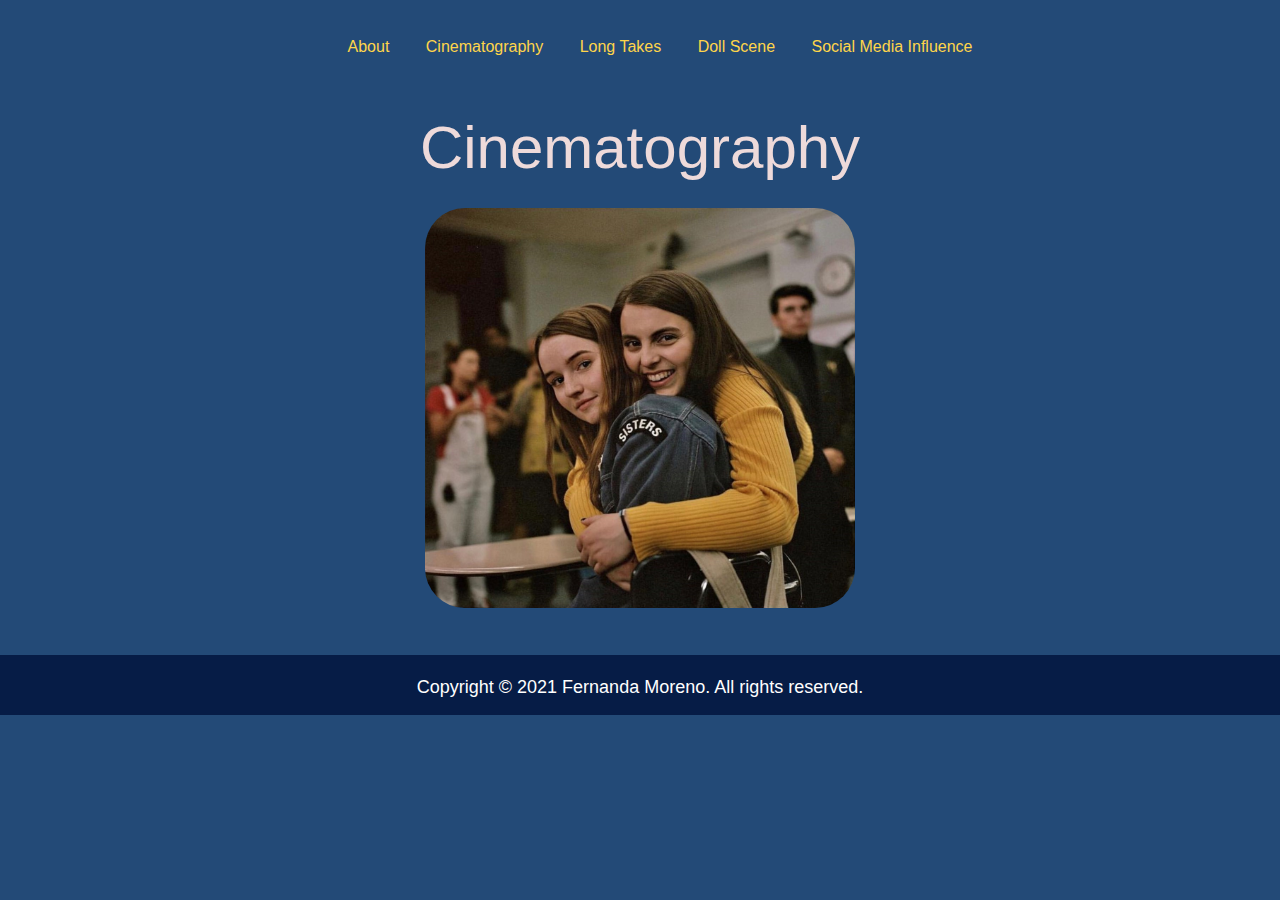
==== cine.html @ cfdec012 "first commit" ====
<!DOCTYPE html>
<html lang="en">

<head>
    <title>Booksmart</title>
    <link rel="stylesheet" href="https://cdnjs.cloudflare.com/ajax/libs/twitter-bootstrap/3.3.7/css/bootstrap.min.css">
    <link rel="stylesheet" type="text/css" href="style.css">
    <link rel="shortcut icon" type="image/x-icon" href="images/favicon.png">
    <meta charset="UTF-8">
    <meta name="keywords" content="Booksmart, Film Analysis">
    <meta name="viewport" content="width=device-width, initial-scale=1">
    <meta name="description" content="An Analysis of Booksmart">
    <meta property="og:title" content="Booksmart">
    <meta property="og:description" content="An Analysis of Booksmart">
    <meta property="og:image" content="images/favicon.png">
    <meta name="twitter:title" content="Booksmart">
    <meta name="twitter:description" content="An Analysis of Booksmart">
    <meta name="twitter:image" content="images/favicon.png">
    <meta name="twitter:card" content="summary_large_image">

    <script src="https://cdnjs.cloudflare.com/ajax/libs/jquery/2.1.3/jquery.min.js"></script>
    <script src="https://cdnjs.cloudflare.com/ajax/libs/twitter-bootstrap/3.3.7/js/bootstrap.min.js"></script>
</head>

<body>
    <!-- Navigation -->
    <nav class="navbar navbar-inverse navbar-static-top" role="navigation">
        <div class="container">
            <div class="navbar-header">
                <button type="button" class="navbar-toggle collapsed" data-toggle="collapse"
                    data-target="#bs-example-navbar-collapse-1">
                    <span class="sr-only">Toggle navigation</span>
                    <span class="icon-bar"></span>
                    <span class="icon-bar"></span>
                    <span class="icon-bar"></span>
                </button>
            </div>

            <div class="collapse navbar-collapse" id="bs-example-navbar-collapse-1">

                <div class="nav" id="navbar">
                    <ul>
                        <li>
                            <a href="index.html" class="nav-link">About</a>
                        </li>
                        <li>
                            <a href="cine.html" class="nav-link">Cinematography</a>
                        </li>
                        <li>
                            <a href="long-takes.html" class="nav-link">Long Takes</a>
                        </li>
                        <li>
                            <a href="doll.html" class="nav-link">Doll Scene</a>
                        </li>
                        <li>
                            <a href="social-media.html" class="nav-link">Social Media Influence</a>
                        </li>
                    </ul>
                </div>
            </div>
        </div>
    </nav>

    <h1>Cinematography</h1>
    <img src="images/booksmart.jpg" alt="Her movie poster" class="main-pic" hspace="30" width="500" height="500">
    <h2></h2>
    <p> </p>
    </br>
    <p class="container-fluid footer">Copyright © 2021 Fernanda Moreno. All rights reserved.</p>

</body>

</html>
---- style.css ----
body {
    background-color: rgb(35, 74, 119);
    text-align: center;
    color: rgb(231, 225, 212);
}

.nav-link {
    color: rgb(255, 213, 74);
    text-decoration: none;
}

.nav-link:hover {
    color: white;
    text-decoration: none;
}

.navbar, .navbar-inverse {
	border-radius: 0;
	border: none;
	margin-bottom: 0;
    min-height: 80px;
    background-color: transparent;
}

@media only screen and (max-width: 767px){
  .navbar, .navbar-inverse {
    background-color: transparent;
  }
}

.nav li {
	display: inline;
}

.navbar-inverse .navbar-nav > li > a {
	color: #ffffff;
	/* font-family: Lato; */
	font-size: 1.7vh;
	font-weight: 300;
}

.navbar-inverse .navbar-nav li a:hover {
	background-color: #444444;
	transition: 0.7s all linear;
    height: 100%;
    text-decoration: none;
}

#navbar > ul {
    display: block;
    margin: 4vh auto;
    /* padding-bottom: 3vh; */
    list-style: none;
    /* width: 100%; */
    text-align: center;
    /* position: absolute; */
    font-size: 16px;
    text-decoration: none;
    float: center;
}

@media only screen and (min-width: 1600px){
  #navbar > ul {
      float: center;
      width: 100%;
  }
}

@media only screen and (max-width: 1024px){
  #navbar > ul {
      padding-bottom: 3vh;
  }
}

@media only screen and (max-width: 767px){
  #navbar > ul {
    display: flex;
    flex-direction: column;
    margin-bottom: 2vh;
    line-height: 5vh;
    font-size: 2.2vh;
    padding: 0;
  }
}

#navbar > ul > li {
    margin: 0 1em;
}

h1 {
    text-align: center;
    font-size: 60px;
    color: rgb(238, 218, 218);
}

h2 {
  text-align: center;
  font-size: 45px;
  /* color: rgb(211, 198, 188); */
  color: rgb(172, 129, 98);

}

p {
  /* margin: 1em 4em; */
  text-align: left;
  font-size: 18px;
}

.main-pic {
    display: flex;
    justify-content: center;
    align-content: center;
    width: 430px;
    height: 400px;
    border-radius: 40px;
    margin: 3vh auto;
}

.supporting-pic {
  display: flex;
  justify-content: center;
  align-content: center;
  width: 400px;
  height: 300px;
  margin: 3vh auto;
}

@media only screen and (max-width: 60em) {
    .main-pic {
      width: 300px !important;
      height: 300px !important;
      margin: auto;
      padding: 1em;
    }

    .supporting-pic {
      width: 300px !important;
      height: 250px !important;
      margin: auto;
      padding: 1em;
    }

    .footer {
        font-size: 13px;
    }

}

#project-description > p {
  margin-right: 1em;
  margin-left: 1em;
  text-align: left;
  font-size: 15px;
  line-height: 180%;
  max-width: 100%;
}

#project-description {
  margin-top: 1.2em;
}

@media only screen and (max-width: 60em) {
  .container {
    margin-left: 10px;
    margin-right: 10px;
  }
  #project-description p {
    font-size: 15px;
    margin: auto;
    margin-left: 10px;
    margin-right: 10px;
    margin-bottom: 20px;
    float: right;
    margin-top: 30px;
    text-align: left;
    max-width: 100%;
  }

  #project-description img {
    max-width: 100%;
  }

  #project-description > img {
    max-width: 100%;
    margin: 0;
  }

  .video {
    width: 20em;
  }
}

.footer {
    position: relative;
    left: 0;
    bottom: 0;
    width: 100%;
    height: 60px;
    background-color: rgb(6, 28, 70);
    color: white;
    text-align: center;
    padding: 20px;
 }
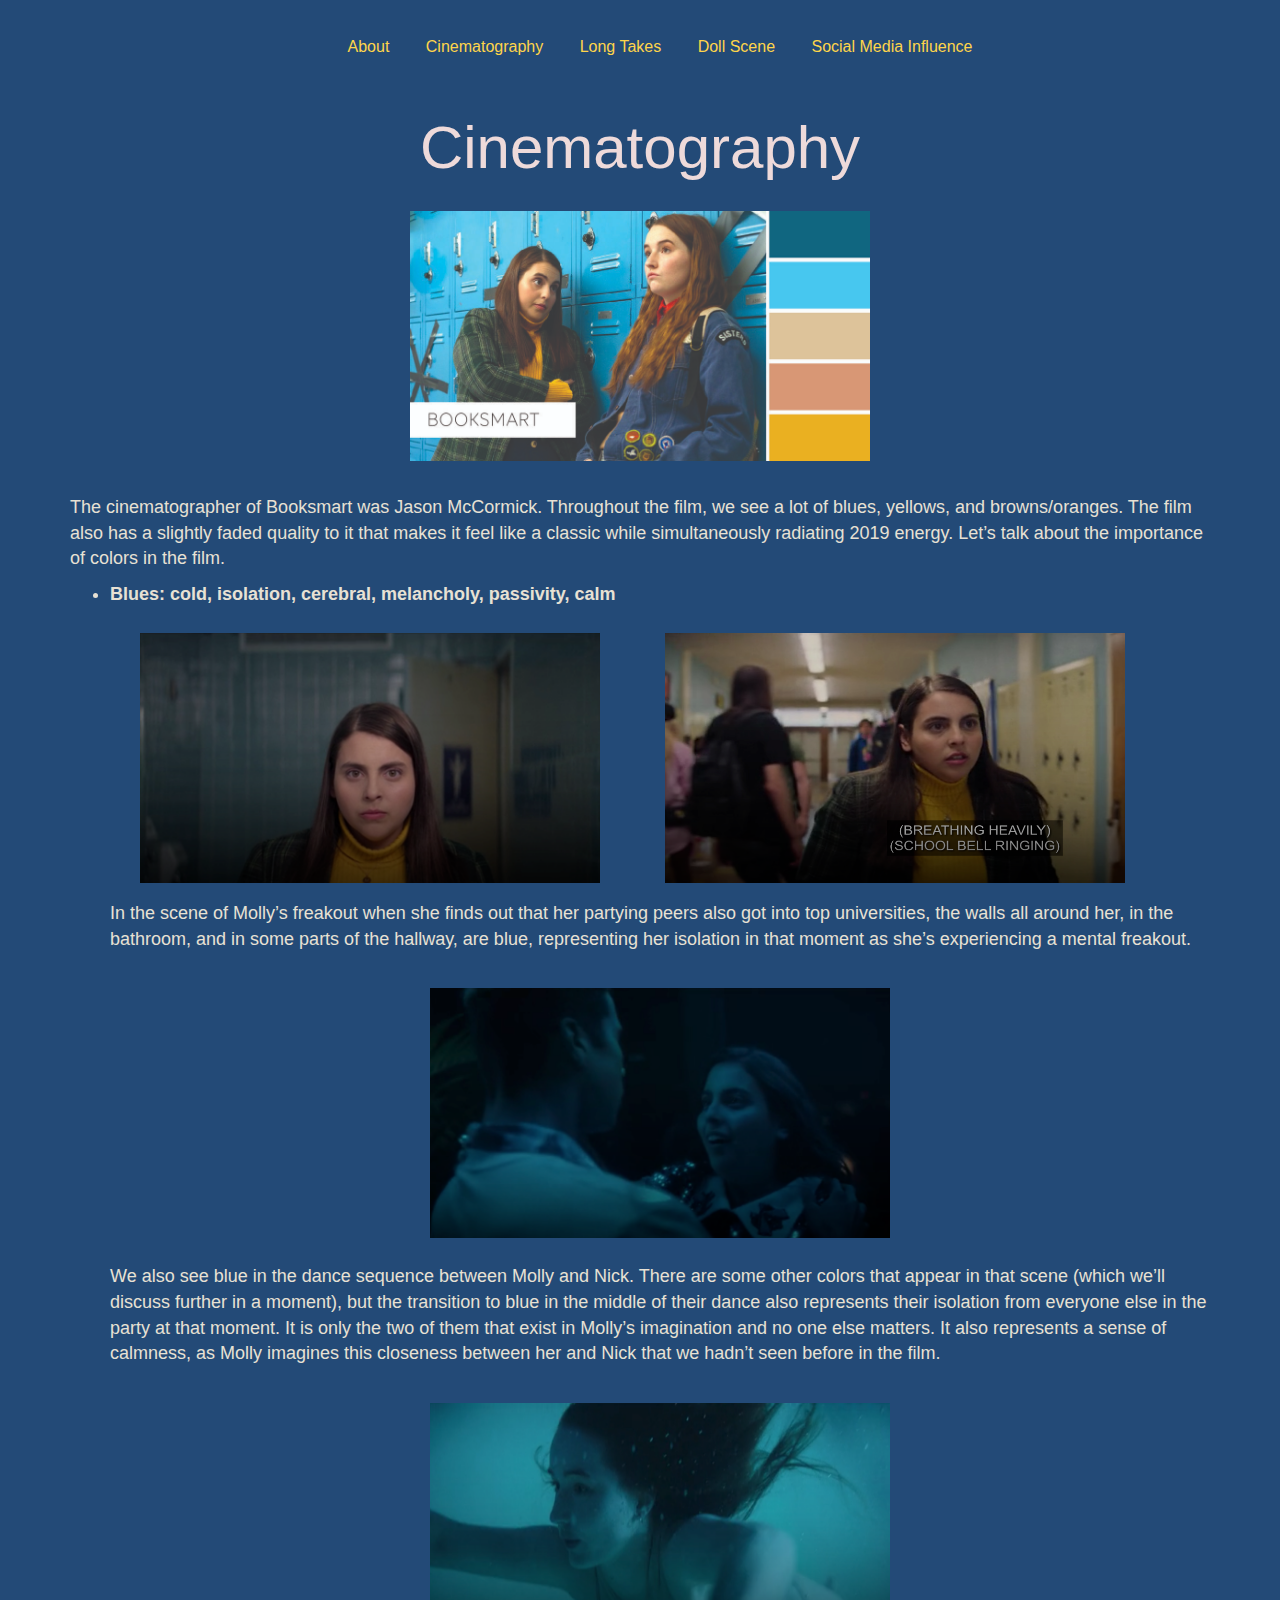
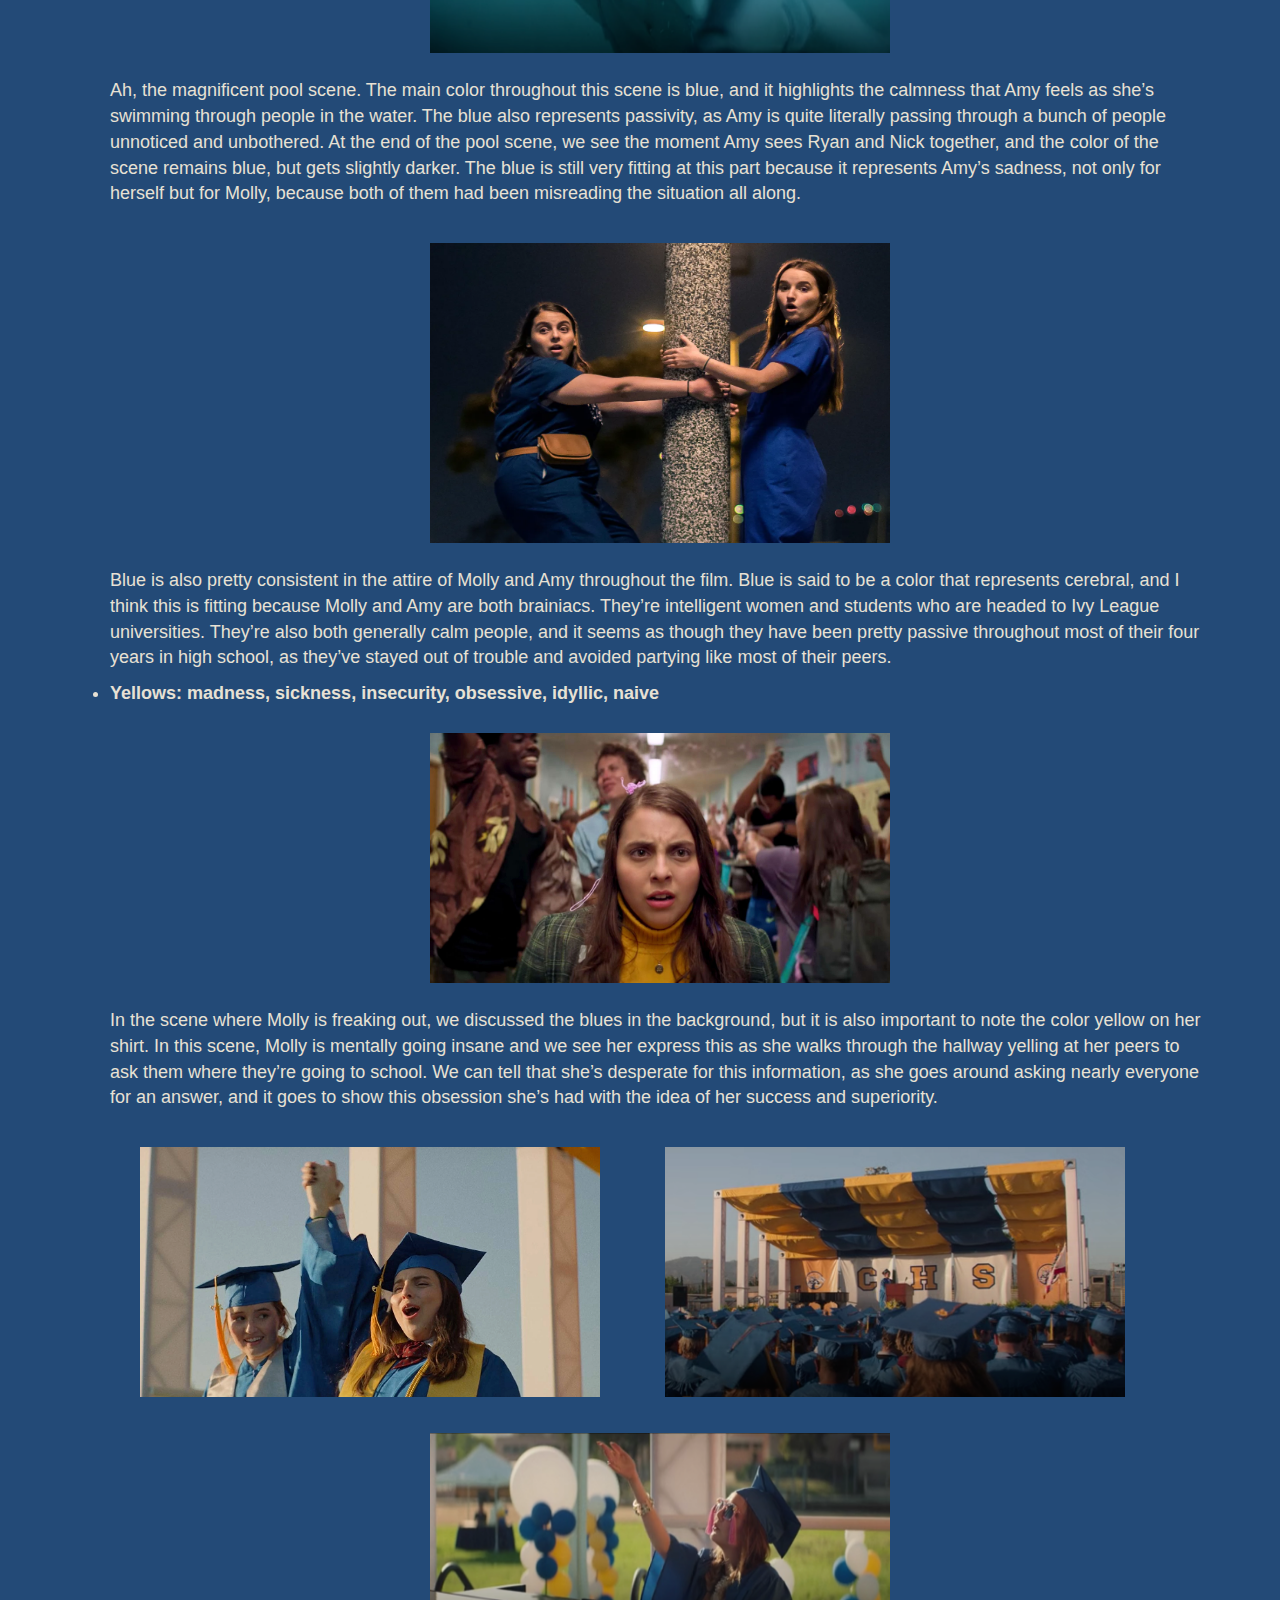
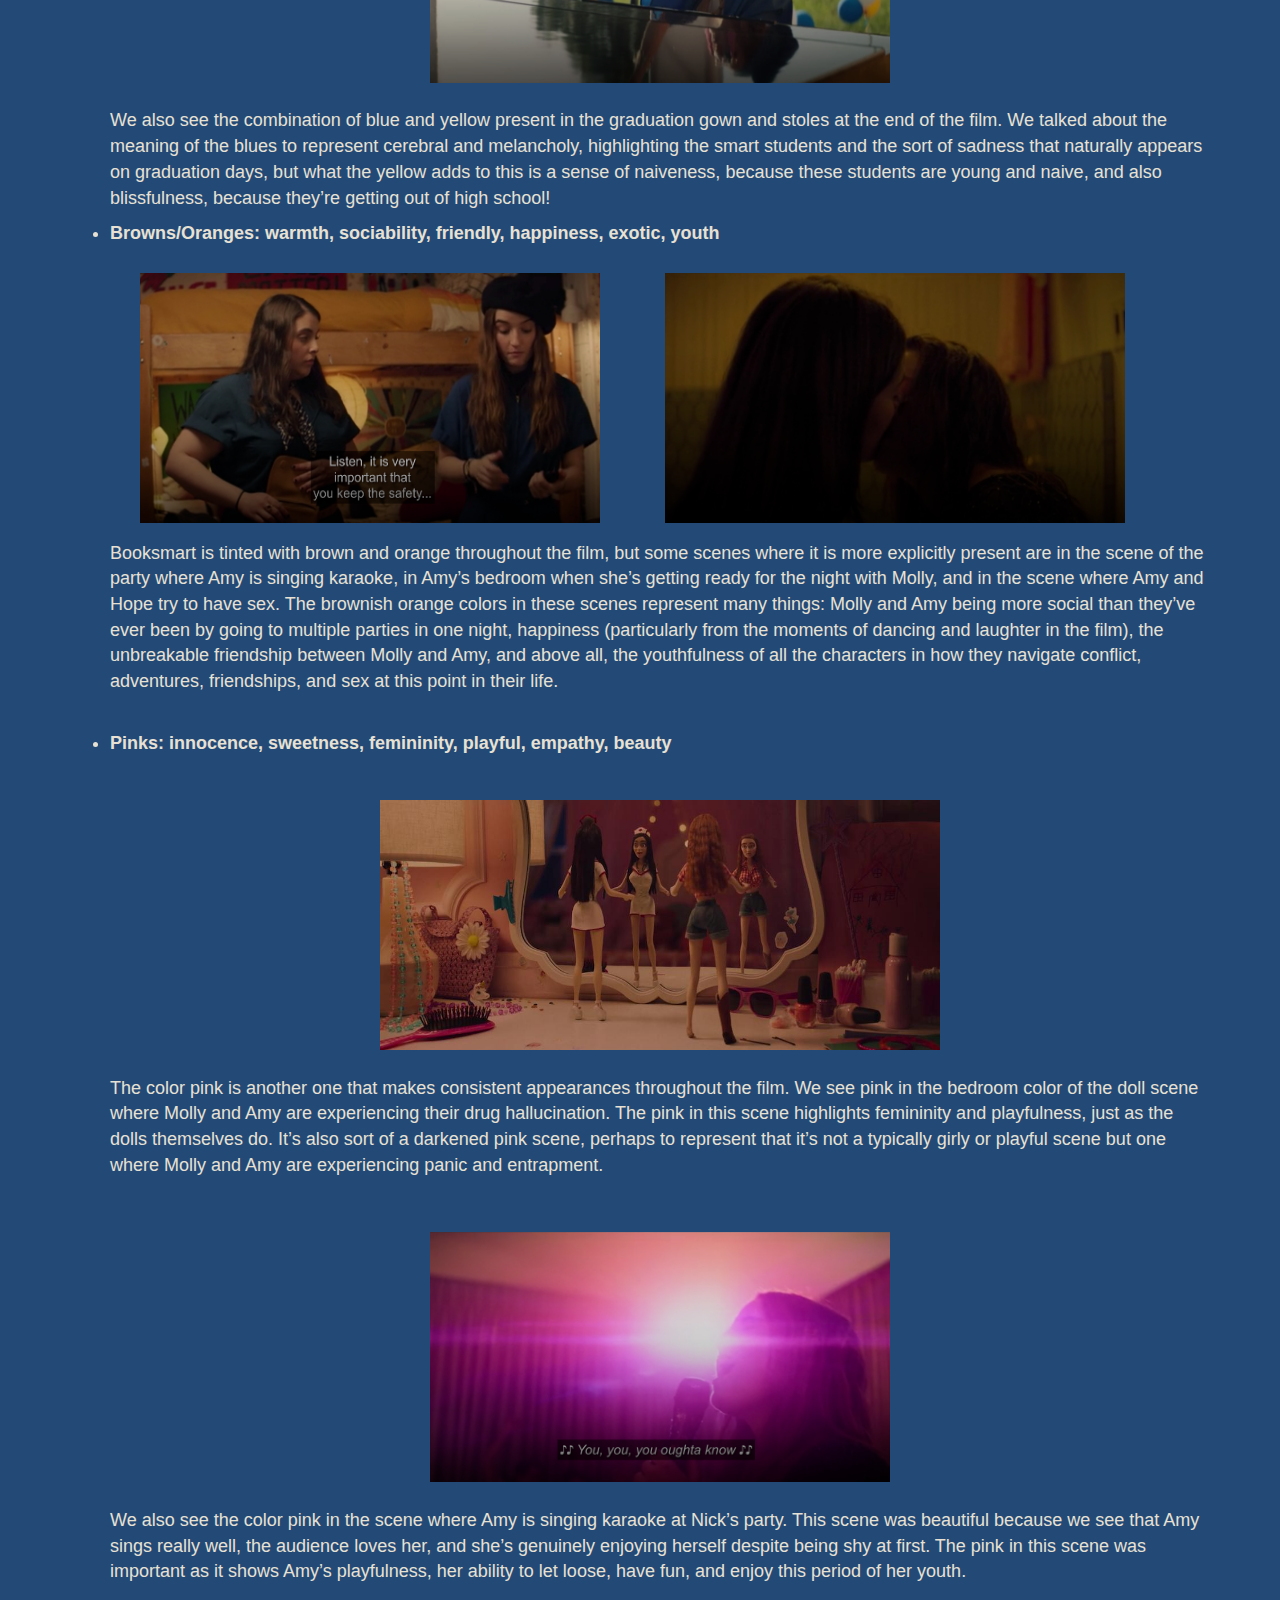
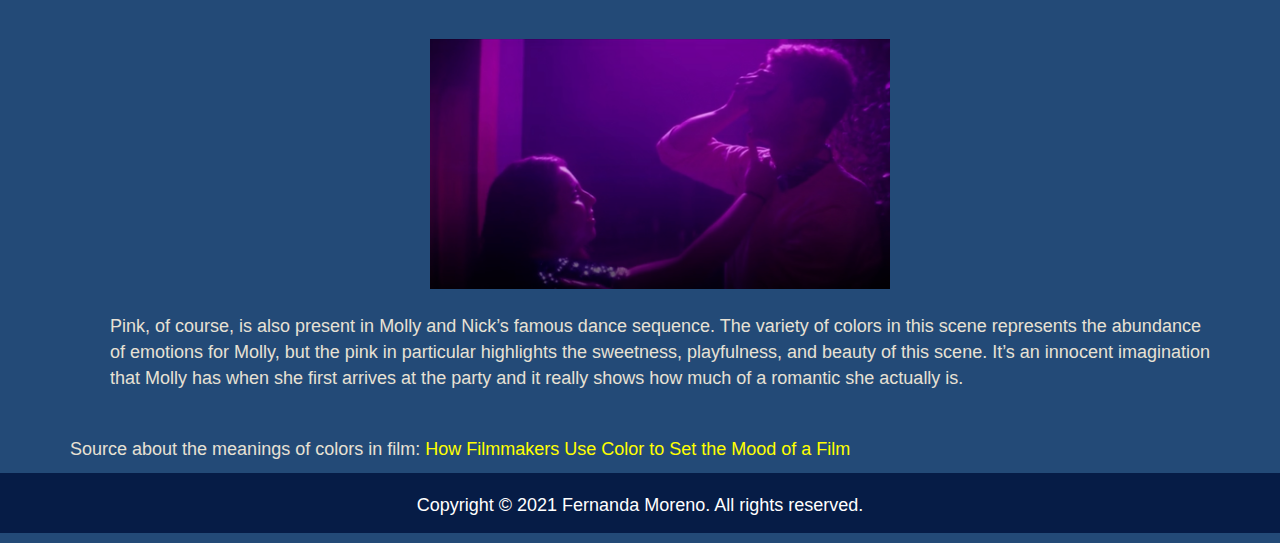
==== commit d712af25: "add content to cinematography page" ====
--- a/cine.html
+++ b/cine.html
@@ -60,12 +60,124 @@
             </div>
         </div>
     </nav>
-
-    <h1>Cinematography</h1>
-    <img src="images/booksmart.jpg" alt="Her movie poster" class="main-pic" hspace="30" width="500" height="500">
-    <h2></h2>
-    <p> </p>
+    <div class="container">
+        <h1>Cinematography</h1>
     </br>
+        <img class="palette" src="images/palette.jpg" alt="Booksmart color palette" hspace="30" width="460" height="250">
+        </br>
+        </br>
+        <p>The cinematographer of Booksmart was Jason McCormick. Throughout the film, we see a lot of blues, yellows,
+            and browns/oranges. The film also has a slightly faded quality to it that makes it feel like a classic while
+            simultaneously radiating 2019 energy. Let’s talk about the importance of colors in the film.
+        </p>
+        <ul style="text-align: left; font-size: 18px;">
+            <li><b>Blues: cold, isolation, cerebral, melancholy, passivity, calm</b></li>
+            </br>
+            <img class="palette" src="images/freakout.png" alt="Molly freaking out" hspace="30" width="460" height="250">
+            <img class="palette" src="images/hallway.png" alt="Molly freaking out in hallway" hspace="30" width="460" height="250">
+        </br>
+            <p>In the scene of Molly’s freakout when she finds out that her partying peers also got into top
+                universities, the walls all around her, in the bathroom, and in some parts of the hallway, are blue,
+                representing her isolation in that moment as she’s experiencing a mental freakout.
+            </p>
+        </br>
+            <img class="palette" src="images/dance.png" alt="Molly and Nick dancing" hspace="30" width="460" height="250"
+                style="display: flex; justify-content: center; align-content: center; margin: auto;">
+            </br>
+            <p>We also see blue in the dance sequence between Molly and Nick. There are some other colors that appear in
+                that scene (which we’ll discuss further in a moment), but the transition to blue in the middle of their
+                dance also represents their isolation from everyone else in the party at that moment. It is only the two
+                of them that exist in Molly’s imagination and no one else matters. It also represents a sense of
+                calmness, as Molly imagines this closeness between her and Nick that we hadn’t seen before in the film.
+            </p>
+        </br>
+        <img class="palette" src="images/pool.png" alt="Amy in the pool" hspace="30" width="460" height="250"
+        style="display: flex; justify-content: center; align-content: center; margin: auto;">
+    </br>
+            <p>Ah, the magnificent pool scene. The main color throughout this scene is blue, and it highlights the
+                calmness that Amy feels as she’s swimming through people in the water. The blue also represents
+                passivity, as Amy is quite literally passing through a bunch of people unnoticed and unbothered. At the
+                end of the pool scene, we see the moment Amy sees Ryan and Nick together, and the color of the scene
+                remains blue, but gets slightly darker. The blue is still very fitting at this part because it
+                represents Amy’s sadness, not only for herself but for Molly, because both of them had been misreading
+                the situation all along.</p>
+            </br>
+            <img class="palette" src="images/molly-amy.png" alt="Molly and Amy" hspace="30" width="460" height="300"
+            style="display: flex; justify-content: center; align-content: center; margin: auto;">
+        </br>
+            <p>Blue is also pretty consistent in the attire of Molly and Amy throughout the film. Blue is said to be a
+                color that represents cerebral, and I think this is fitting because Molly and Amy are both brainiacs.
+                They’re intelligent women and students who are headed to Ivy League universities. They’re also both
+                generally calm people, and it seems as though they have been pretty passive throughout most of their
+                four years in high school, as they’ve stayed out of trouble and avoided partying like most of their
+                peers.</p>
+            <li><b>Yellows: madness, sickness, insecurity, obsessive, idyllic, naive</b></li>
+            </br>
+            <img class="palette" src="images/Booksmart3.jpg" alt="Molly freakout" hspace="30" width="460" height="250"
+            style="display: flex; justify-content: center; align-content: center; margin: auto;">
+        </br>
+            <p>In the scene where Molly is freaking out, we discussed the blues in the background, but it is also
+                important to note the color yellow on her shirt. In this scene, Molly is mentally going insane and we
+                see her express this as she walks through the hallway yelling at her peers to ask them where they’re
+                going to school. We can tell that she’s desperate for this information, as she goes around asking nearly
+                everyone for an answer, and it goes to show this obsession she’s had with the idea of her success and
+                superiority. </p>
+            </br>
+            <img class="palette" src="images/grad.png" alt="Molly and Amy at graduation" hspace="30" width="460" height="250">
+            <img class="palette" src="images/grad2.png" alt="Graduation" hspace="30" width="460" height="250">
+            <img class="palette" src="images/grad3.png" alt="Graduation" hspace="30" width="460" height="250"
+                style="display: flex; justify-content: center; align-content: center; margin: auto; margin-top: 1em;">
+            </br>
+            <p>We also see the combination of blue and yellow present in the graduation gown and stoles at the end of
+                the film. We talked about the meaning of the blues to represent cerebral and melancholy, highlighting
+                the smart students and the sort of sadness that naturally appears on graduation days, but what the
+                yellow adds to this
+                is a sense of naiveness, because these students are young and naive, and also blissfulness, because
+                they’re getting out of high school!</p>
+            <li><b>Browns/Oranges: warmth, sociability, friendly, happiness, exotic, youth</b></li>
+            </br>
+            <img class="palette" src="images/bedroom.png" alt="Molly and Amy in Amy's bedroom" hspace="30" width="460" height="250">
+            <img class="palette" src="images/sex.png" alt="Amy and Hope" hspace="30" width="460" height="250">
+            </br>
+            <p>Booksmart is tinted with brown and orange throughout the film, but some scenes where it is more
+                explicitly present are in the scene of the party where Amy is singing karaoke, in Amy’s bedroom when
+                she’s getting ready for the night with Molly, and in the scene where Amy and Hope try to have sex. The
+                brownish orange colors in these scenes represent many things: Molly and Amy being more social than
+                they’ve ever been by going to multiple parties in one night, happiness (particularly from the moments of
+                dancing and laughter in the film), the unbreakable friendship between Molly and Amy, and above all, the
+                youthfulness of all the characters in how they navigate conflict, adventures, friendships, and sex at
+                this point in their life. </p>
+            </br>
+            <li><b>Pinks: innocence, sweetness, femininity, playful, empathy, beauty</b></li>
+            </br>
+            <img class="palette" src="images/pink.jpg" alt="Doll scene pink bedroom" hspace="30" width="560" height="250"
+            style="display: flex; justify-content: center; align-content: center; margin: auto; margin-top: 1em;">
+        </br>
+            <p>The color pink is another one that makes consistent appearances throughout the film. We see pink in the
+                bedroom color of the doll scene where Molly and Amy are experiencing their drug hallucination. The pink
+                in this scene highlights femininity and playfulness, just as the dolls themselves do. It’s also sort of
+                a darkened pink scene, perhaps to represent that it’s not a typically girly or playful scene but one
+                where Molly and Amy are experiencing panic and entrapment. </p>
+            </br>
+                <img class="palette" src="images/amy-sing.png" alt="Amy singing" hspace="30" width="460" height="250"
+                style="display: flex; justify-content: center; align-content: center; margin: auto; margin-top: 1em;">
+            </br>
+            <p>We also see the color pink in the scene where Amy is singing karaoke at Nick’s party. This scene was
+                beautiful because we see that Amy sings really well, the audience loves her, and she’s genuinely
+                enjoying herself despite being shy at first. The pink in this scene was important as it shows Amy’s
+                playfulness, her ability to let loose, have fun, and enjoy this period of her youth. </p>
+            </br>
+            <img class="palette" src="images/pink-dance.png" alt="Molly and Nick dancing" hspace="30" width="460" height="250"
+                style="display: flex; justify-content: center; align-content: center; margin: auto; margin-top: 1em;">
+        </br>
+            <p>Pink, of course, is also present in Molly and Nick’s famous dance sequence. The variety of colors in this
+                scene represents the abundance of emotions for Molly, but the pink in particular highlights the
+                sweetness, playfulness, and beauty of this scene. It’s an innocent imagination that Molly has when she
+                first arrives at the party and it really shows how much of a romantic she actually is. </p>
+            </br>
+        </ul>
+        <p>Source about the meanings of colors in film: <a href="https://digitalsynopsis.com/design/film-movies-color-psychology/" target="_blank" style="color: yellow; text-decoration: none;">How Filmmakers Use Color to Set the Mood of a Film</a></p>
+    </div>
     <p class="container-fluid footer">Copyright © 2021 Fernanda Moreno. All rights reserved.</p>
 
 </body>
--- a/style.css
+++ b/style.css
@@ -107,7 +107,17 @@
   font-size: 18px;
 }
 
-.main-pic {
+.main-pic{
+  display: flex;
+  justify-content: center;
+  align-content: center;
+  width: 350px;
+  height: 500px;
+  margin: 3vh auto;
+  border-radius: 10px;
+}
+
+.cine-pic {
     display: flex;
     justify-content: center;
     align-content: center;
@@ -126,17 +136,49 @@
   margin: 3vh auto;
 }
 
+.palette {
+  margin-bottom: 1em;
+}
+
 @media only screen and (max-width: 60em) {
-    .main-pic {
+    h1 {
+      font-size: 40px;
+    }
+    h2 {
+      font-size: 34px;
+    }
+    .profile {
+      height: 200px;
+    }
+    .cine-pic {
       width: 300px !important;
       height: 300px !important;
       margin: auto;
       padding: 1em;
     }
 
+    .main-pic{
+      width: 250px;
+      height: 400px;
+    }
+
     .supporting-pic {
       width: 300px !important;
       height: 250px !important;
+      margin: auto;
+      padding: 1em;
+    }
+
+    .palette {
+      width: 300px !important;
+      height: 200px !important;
+      margin: auto;
+      padding: 1em;
+    }
+
+    .cine-supporting-pic {
+      width: 300px !important;
+      height: 200px !important;
       margin: auto;
       padding: 1em;
     }
@@ -187,7 +229,30 @@
   }
 
   .video {
+    width: 22em;
+  }
+  .car {
     width: 20em;
+    height: 10em;
+    margin: auto;
+  }
+
+  .dolls {
+    width: 20em;
+    height: 12em;
+    margin: auto;
+  }
+  .dolls-tall {
+    width: 20em;
+    height: 30em;
+    margin: auto;
+  }
+
+  .social {
+    margin: auto;
+    margin-bottom: 1em;
+    width: 300px;
+    height: 150px;
   }
 }
 
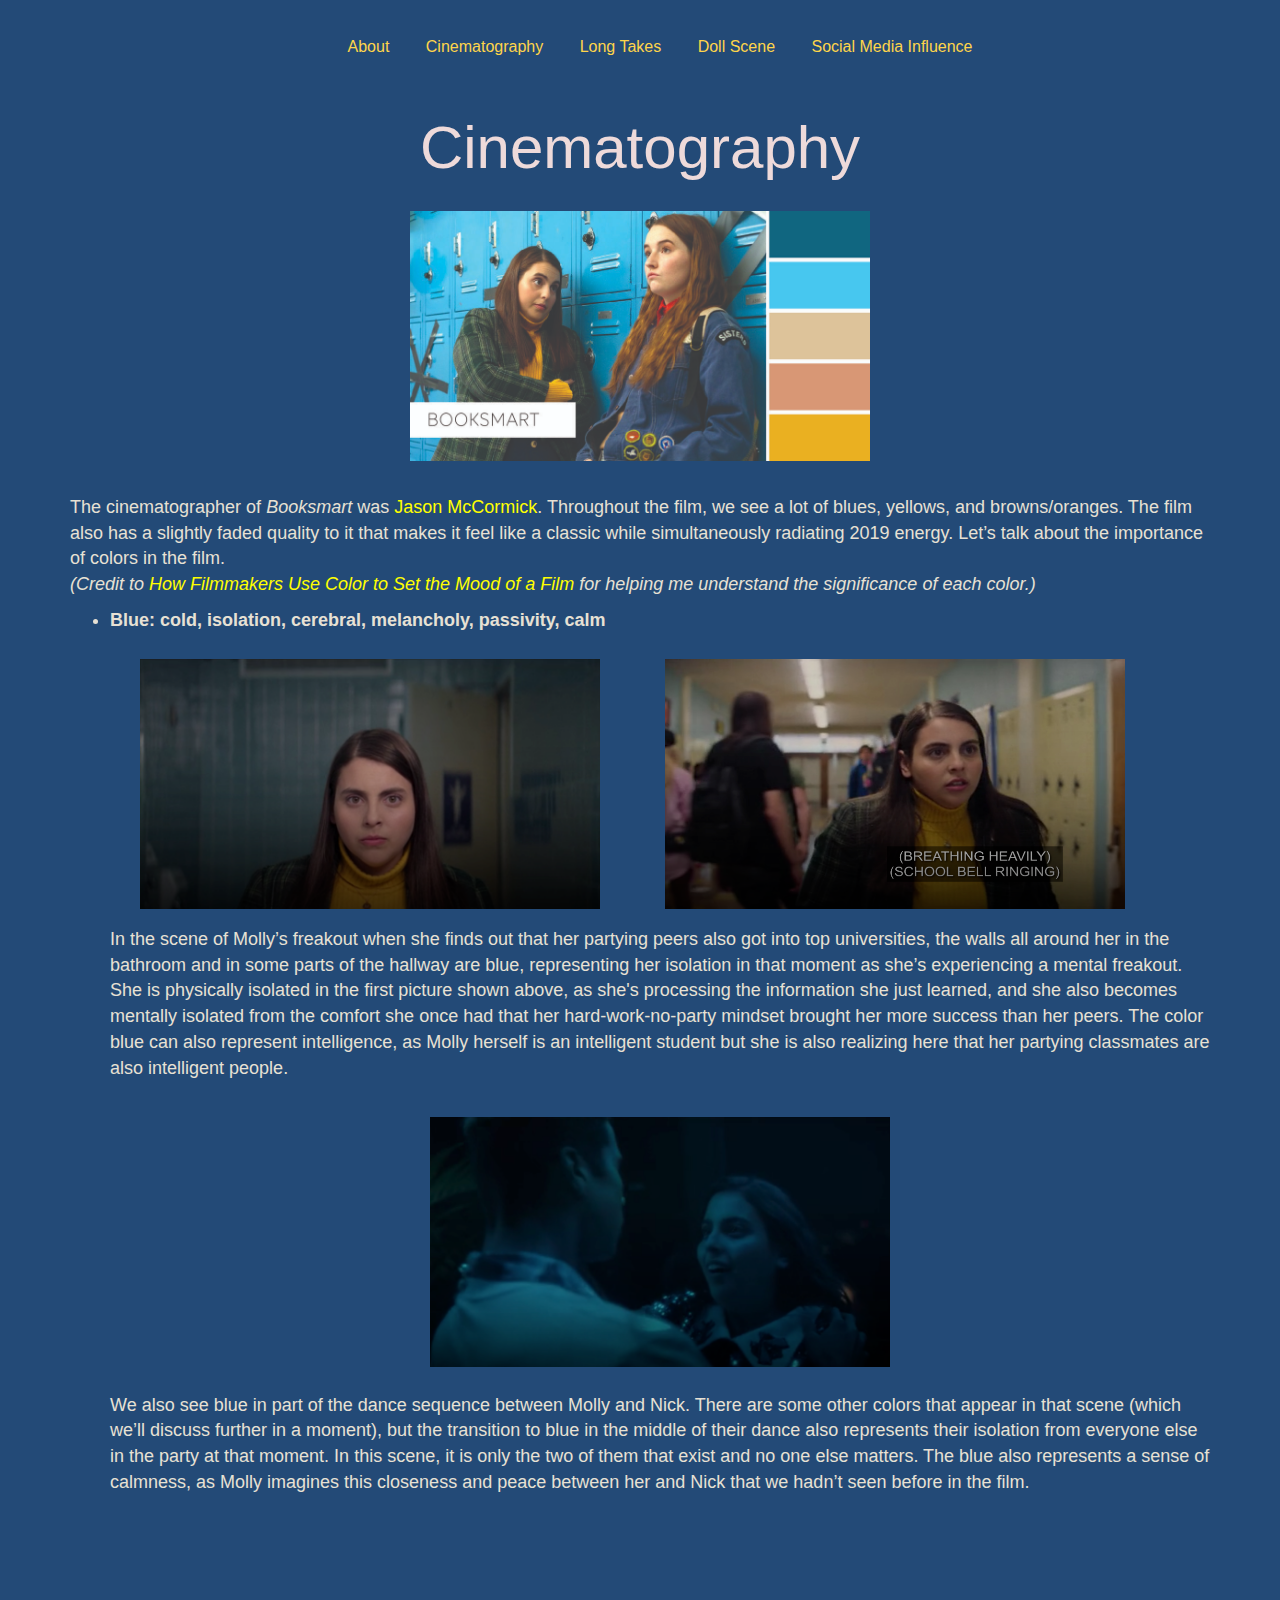
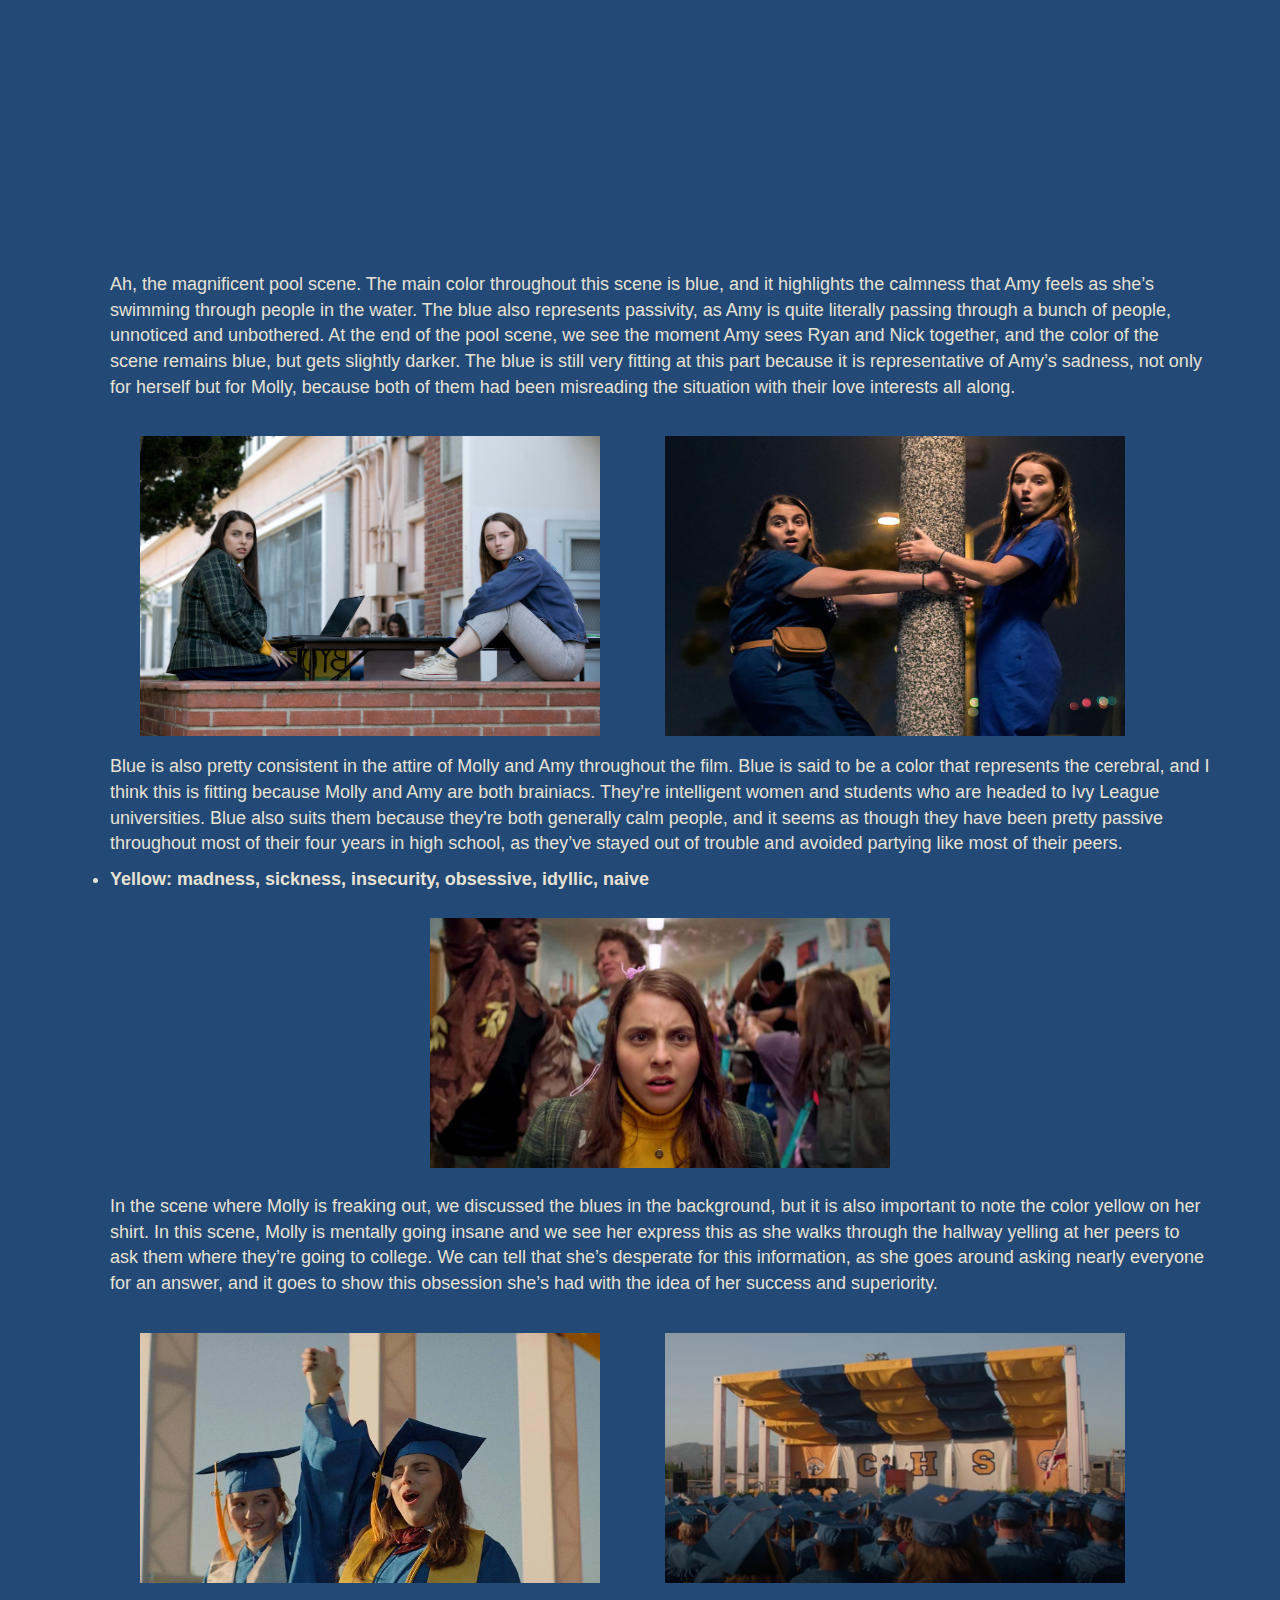
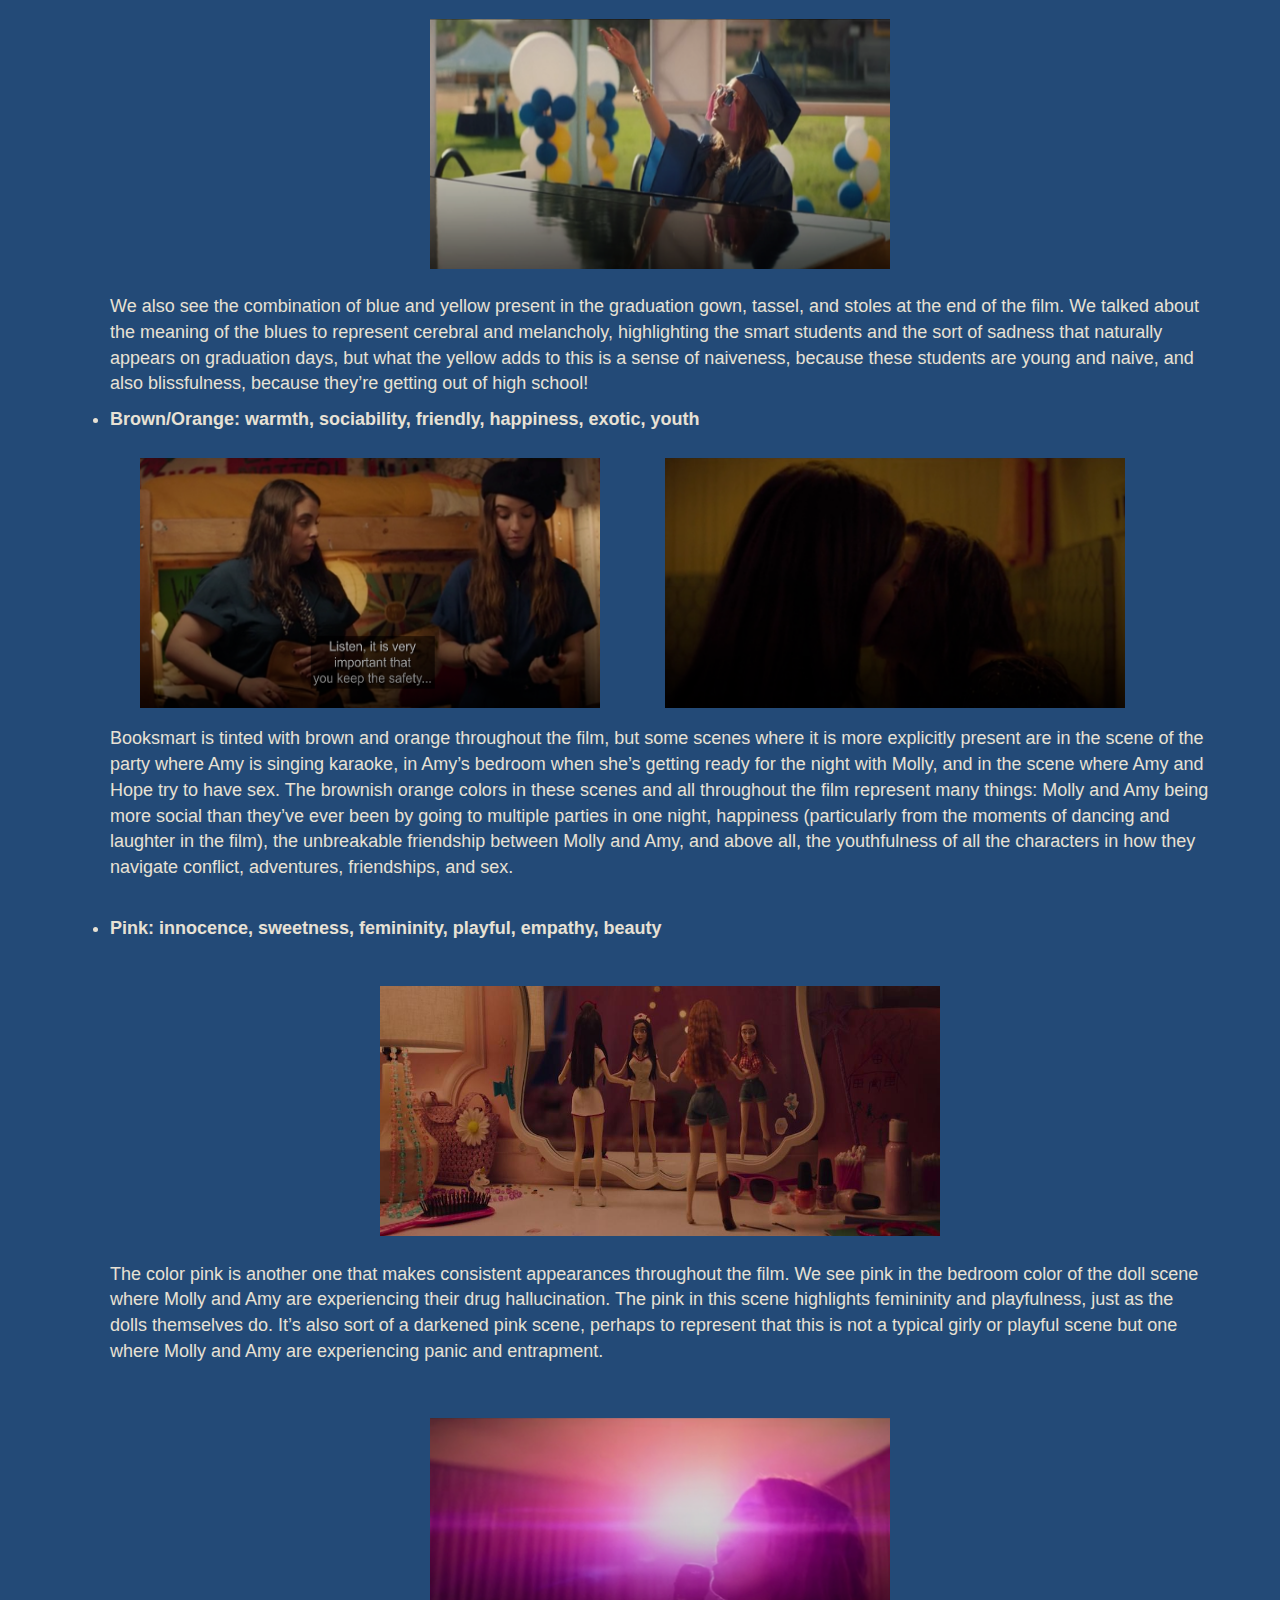
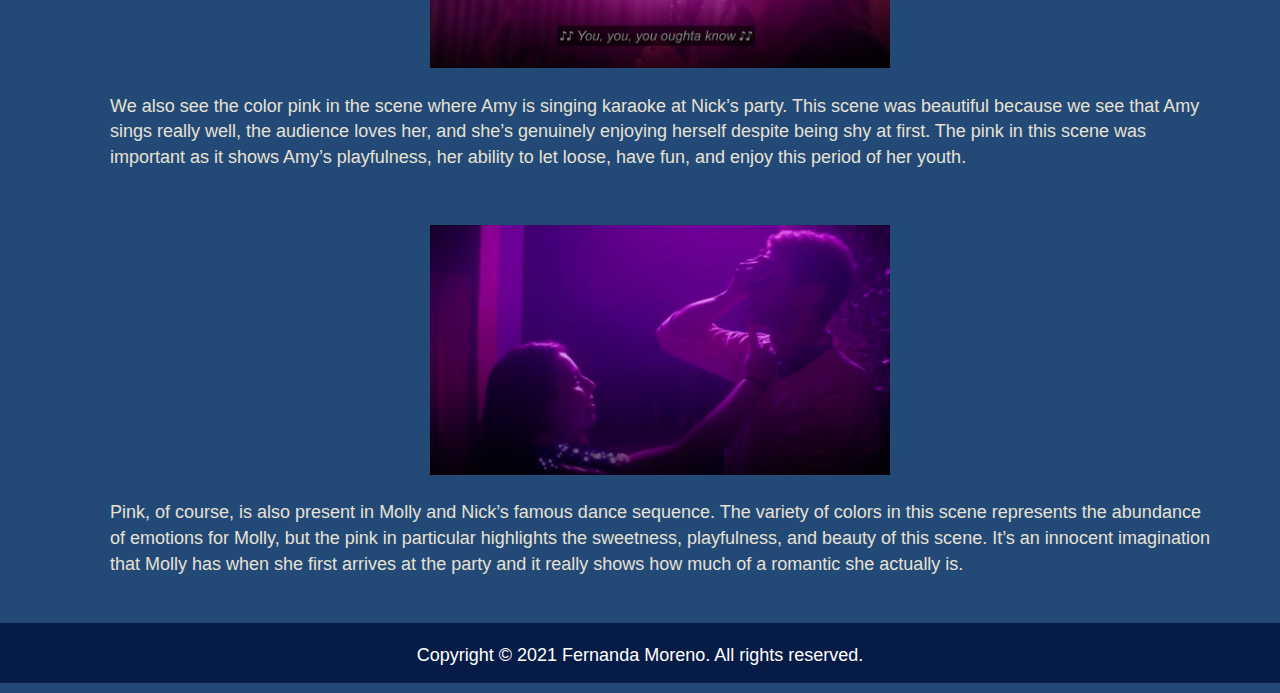
==== commit f0bdfd9d: "final touches in wording, images, and style" ====
--- a/cine.html
+++ b/cine.html
@@ -62,104 +62,141 @@
     </nav>
     <div class="container">
         <h1>Cinematography</h1>
-    </br>
-        <img class="palette" src="images/palette.jpg" alt="Booksmart color palette" hspace="30" width="460" height="250">
+        </br>
+        <img class="palette" src="images/palette.jpg" alt="Booksmart color palette" hspace="30" width="460"
+            height="250">
         </br>
         </br>
-        <p>The cinematographer of Booksmart was Jason McCormick. Throughout the film, we see a lot of blues, yellows,
+        <p>The cinematographer of <i>Booksmart</i> was <a href="https://www.imdb.com/name/nm2972954/" target="_blank"
+                style="color: yellow; text-decoration: none;">Jason McCormick</a>. Throughout the film, we see a lot of
+            blues, yellows,
             and browns/oranges. The film also has a slightly faded quality to it that makes it feel like a classic while
-            simultaneously radiating 2019 energy. Let’s talk about the importance of colors in the film.
+            simultaneously radiating 2019 energy. Let’s talk about the importance of colors in the film. </br><i>(Credit
+                to <a href="https://digitalsynopsis.com/design/film-movies-color-psychology/" target="_blank"
+                    style="color: yellow; text-decoration: none;">How Filmmakers Use Color to Set the Mood of a Film</a>
+                for
+                helping me understand the significance of each color.)</i>
         </p>
         <ul style="text-align: left; font-size: 18px;">
-            <li><b>Blues: cold, isolation, cerebral, melancholy, passivity, calm</b></li>
-            </br>
-            <img class="palette" src="images/freakout.png" alt="Molly freaking out" hspace="30" width="460" height="250">
-            <img class="palette" src="images/hallway.png" alt="Molly freaking out in hallway" hspace="30" width="460" height="250">
-        </br>
+            <li><b>Blue: cold, isolation, cerebral, melancholy, passivity, calm</b></li>
+            </br>
+            <img class="palette" src="images/freakout.png" alt="Molly freaking out" hspace="30" width="460"
+                height="250">
+            <img class="palette" src="images/hallway.png" alt="Molly freaking out in hallway" hspace="30" width="460"
+                height="250">
+            </br>
             <p>In the scene of Molly’s freakout when she finds out that her partying peers also got into top
-                universities, the walls all around her, in the bathroom, and in some parts of the hallway, are blue,
-                representing her isolation in that moment as she’s experiencing a mental freakout.
+                universities, the walls all around her in the bathroom and in some parts of the hallway are blue,
+                representing her isolation in that moment as she’s experiencing a mental freakout. She is physically
+                isolated in the first picture shown above, as she's processing the information she just learned, and she
+                also becomes mentally isolated from the comfort she once had that her hard-work-no-party mindset brought
+                her more success than her peers. The color blue can also represent
+                intelligence, as Molly herself is an intelligent student but she is also realizing here that her
+                partying classmates are also intelligent people.
             </p>
-        </br>
-            <img class="palette" src="images/dance.png" alt="Molly and Nick dancing" hspace="30" width="460" height="250"
-                style="display: flex; justify-content: center; align-content: center; margin: auto;">
-            </br>
-            <p>We also see blue in the dance sequence between Molly and Nick. There are some other colors that appear in
+            </br>
+            <img class="palette" src="images/dance.png" alt="Molly and Nick dancing" hspace="30" width="460"
+                height="250" style="display: flex; justify-content: center; align-content: center; margin: auto;">
+            </br>
+            <p>We also see blue in part of the dance sequence between Molly and Nick. There are some other colors that
+                appear in
                 that scene (which we’ll discuss further in a moment), but the transition to blue in the middle of their
-                dance also represents their isolation from everyone else in the party at that moment. It is only the two
-                of them that exist in Molly’s imagination and no one else matters. It also represents a sense of
-                calmness, as Molly imagines this closeness between her and Nick that we hadn’t seen before in the film.
+                dance also represents their isolation from everyone else in the party at that moment. In this scene, it
+                is only the two
+                of them that exist and no one else matters. The blue also represents a sense of
+                calmness, as Molly imagines this closeness and peace between her and Nick that we hadn’t seen before in
+                the film.
             </p>
-        </br>
-        <img class="palette" src="images/pool.png" alt="Amy in the pool" hspace="30" width="460" height="250"
-        style="display: flex; justify-content: center; align-content: center; margin: auto;">
-    </br>
+            </br>
+            <iframe style="display: flex; justify-content: center; align-content: center; margin: auto;" class="pool"
+                width="450" height="315" src="https://www.youtube.com/embed/HSHXEXjtQqU" frameborder="0"
+                allow="accelerometer; autoplay; clipboard-write; encrypted-media; gyroscope; picture-in-picture"
+                allowfullscreen></iframe>
+            </br>
             <p>Ah, the magnificent pool scene. The main color throughout this scene is blue, and it highlights the
                 calmness that Amy feels as she’s swimming through people in the water. The blue also represents
-                passivity, as Amy is quite literally passing through a bunch of people unnoticed and unbothered. At the
+                passivity, as Amy is quite literally passing through a bunch of people, unnoticed and unbothered. At
+                the
                 end of the pool scene, we see the moment Amy sees Ryan and Nick together, and the color of the scene
-                remains blue, but gets slightly darker. The blue is still very fitting at this part because it
-                represents Amy’s sadness, not only for herself but for Molly, because both of them had been misreading
-                the situation all along.</p>
-            </br>
-            <img class="palette" src="images/molly-amy.png" alt="Molly and Amy" hspace="30" width="460" height="300"
-            style="display: flex; justify-content: center; align-content: center; margin: auto;">
-        </br>
-            <p>Blue is also pretty consistent in the attire of Molly and Amy throughout the film. Blue is said to be a
-                color that represents cerebral, and I think this is fitting because Molly and Amy are both brainiacs.
-                They’re intelligent women and students who are headed to Ivy League universities. They’re also both
+                remains blue, but gets slightly darker. The blue is still very fitting at this part because it is
+                representative of Amy’s sadness, not only for herself but for Molly, because both of them had been
+                misreading
+                the situation with their love interests all along.</p>
+            </br>
+            <img class="palette" src="images/molly-amy2.jpg" alt="Molly and Amy" hspace="30" width="460" height="300">
+            <img class="palette" src="images/molly-amy.png" alt="Molly and Amy" hspace="30" width="460" height="300">
+            </br>
+            <p>Blue is also pretty consistent in the attire of Molly and Amy throughout the film. Blue is said to be
+                a
+                color that represents the cerebral, and I think this is fitting because Molly and Amy are both
+                brainiacs.
+                They’re intelligent women and students who are headed to Ivy League universities. Blue also suits them
+                because they're both
                 generally calm people, and it seems as though they have been pretty passive throughout most of their
                 four years in high school, as they’ve stayed out of trouble and avoided partying like most of their
                 peers.</p>
-            <li><b>Yellows: madness, sickness, insecurity, obsessive, idyllic, naive</b></li>
+            <li><b>Yellow: madness, sickness, insecurity, obsessive, idyllic, naive</b></li>
             </br>
             <img class="palette" src="images/Booksmart3.jpg" alt="Molly freakout" hspace="30" width="460" height="250"
-            style="display: flex; justify-content: center; align-content: center; margin: auto;">
-        </br>
+                style="display: flex; justify-content: center; align-content: center; margin: auto;">
+            </br>
             <p>In the scene where Molly is freaking out, we discussed the blues in the background, but it is also
-                important to note the color yellow on her shirt. In this scene, Molly is mentally going insane and we
+                important to note the color yellow on her shirt. In this scene, Molly is mentally going insane and
+                we
                 see her express this as she walks through the hallway yelling at her peers to ask them where they’re
-                going to school. We can tell that she’s desperate for this information, as she goes around asking nearly
-                everyone for an answer, and it goes to show this obsession she’s had with the idea of her success and
+                going to college. We can tell that she’s desperate for this information, as she goes around asking
+                nearly
+                everyone for an answer, and it goes to show this obsession she’s had with the idea of her success
+                and
                 superiority. </p>
             </br>
-            <img class="palette" src="images/grad.png" alt="Molly and Amy at graduation" hspace="30" width="460" height="250">
+            <img class="palette" src="images/grad.png" alt="Molly and Amy at graduation" hspace="30" width="460"
+                height="250">
             <img class="palette" src="images/grad2.png" alt="Graduation" hspace="30" width="460" height="250">
             <img class="palette" src="images/grad3.png" alt="Graduation" hspace="30" width="460" height="250"
                 style="display: flex; justify-content: center; align-content: center; margin: auto; margin-top: 1em;">
             </br>
-            <p>We also see the combination of blue and yellow present in the graduation gown and stoles at the end of
-                the film. We talked about the meaning of the blues to represent cerebral and melancholy, highlighting
+            <p>We also see the combination of blue and yellow present in the graduation gown, tassel, and stoles at the end
+                of
+                the film. We talked about the meaning of the blues to represent cerebral and melancholy,
+                highlighting
                 the smart students and the sort of sadness that naturally appears on graduation days, but what the
                 yellow adds to this
                 is a sense of naiveness, because these students are young and naive, and also blissfulness, because
                 they’re getting out of high school!</p>
-            <li><b>Browns/Oranges: warmth, sociability, friendly, happiness, exotic, youth</b></li>
-            </br>
-            <img class="palette" src="images/bedroom.png" alt="Molly and Amy in Amy's bedroom" hspace="30" width="460" height="250">
+            <li><b>Brown/Orange: warmth, sociability, friendly, happiness, exotic, youth</b></li>
+            </br>
+            <img class="palette" src="images/bedroom.png" alt="Molly and Amy in Amy's bedroom" hspace="30" width="460"
+                height="250">
             <img class="palette" src="images/sex.png" alt="Amy and Hope" hspace="30" width="460" height="250">
             </br>
             <p>Booksmart is tinted with brown and orange throughout the film, but some scenes where it is more
                 explicitly present are in the scene of the party where Amy is singing karaoke, in Amy’s bedroom when
-                she’s getting ready for the night with Molly, and in the scene where Amy and Hope try to have sex. The
-                brownish orange colors in these scenes represent many things: Molly and Amy being more social than
-                they’ve ever been by going to multiple parties in one night, happiness (particularly from the moments of
-                dancing and laughter in the film), the unbreakable friendship between Molly and Amy, and above all, the
-                youthfulness of all the characters in how they navigate conflict, adventures, friendships, and sex at
-                this point in their life. </p>
-            </br>
-            <li><b>Pinks: innocence, sweetness, femininity, playful, empathy, beauty</b></li>
-            </br>
-            <img class="palette" src="images/pink.jpg" alt="Doll scene pink bedroom" hspace="30" width="560" height="250"
-            style="display: flex; justify-content: center; align-content: center; margin: auto; margin-top: 1em;">
-        </br>
-            <p>The color pink is another one that makes consistent appearances throughout the film. We see pink in the
-                bedroom color of the doll scene where Molly and Amy are experiencing their drug hallucination. The pink
-                in this scene highlights femininity and playfulness, just as the dolls themselves do. It’s also sort of
-                a darkened pink scene, perhaps to represent that it’s not a typically girly or playful scene but one
+                she’s getting ready for the night with Molly, and in the scene where Amy and Hope try to have sex.
+                The
+                brownish orange colors in these scenes and all throughout the film represent many things: Molly and Amy being more social than
+                they’ve ever been by going to multiple parties in one night, happiness (particularly from the
+                moments of
+                dancing and laughter in the film), the unbreakable friendship between Molly and Amy, and above all,
+                the
+                youthfulness of all the characters in how they navigate conflict, adventures, friendships, and sex. </p>
+            </br>
+            <li><b>Pink: innocence, sweetness, femininity, playful, empathy, beauty</b></li>
+            </br>
+            <img class="palette" src="images/pink.jpg" alt="Doll scene pink bedroom" hspace="30" width="560"
+                height="250"
+                style="display: flex; justify-content: center; align-content: center; margin: auto; margin-top: 1em;">
+            </br>
+            <p>The color pink is another one that makes consistent appearances throughout the film. We see pink in
+                the
+                bedroom color of the doll scene where Molly and Amy are experiencing their drug hallucination. The
+                pink
+                in this scene highlights femininity and playfulness, just as the dolls themselves do. It’s also sort
+                of
+                a darkened pink scene, perhaps to represent that this is not a typical girly or playful scene but one
                 where Molly and Amy are experiencing panic and entrapment. </p>
             </br>
-                <img class="palette" src="images/amy-sing.png" alt="Amy singing" hspace="30" width="460" height="250"
+            <img class="palette" src="images/amy-sing.png" alt="Amy singing" hspace="30" width="460" height="250"
                 style="display: flex; justify-content: center; align-content: center; margin: auto; margin-top: 1em;">
             </br>
             <p>We also see the color pink in the scene where Amy is singing karaoke at Nick’s party. This scene was
@@ -167,16 +204,18 @@
                 enjoying herself despite being shy at first. The pink in this scene was important as it shows Amy’s
                 playfulness, her ability to let loose, have fun, and enjoy this period of her youth. </p>
             </br>
-            <img class="palette" src="images/pink-dance.png" alt="Molly and Nick dancing" hspace="30" width="460" height="250"
-                style="display: flex; justify-content: center; align-content: center; margin: auto; margin-top: 1em;">
-        </br>
-            <p>Pink, of course, is also present in Molly and Nick’s famous dance sequence. The variety of colors in this
+            <img class="palette" src="images/pink-dance.png" alt="Molly and Nick dancing" hspace="30" width="460"
+                height="250"
+                style="display: flex; justify-content: center; align-content: center; margin: auto; margin-top: 1em;">
+            </br>
+            <p>Pink, of course, is also present in Molly and Nick’s famous dance sequence. The variety of colors in
+                this
                 scene represents the abundance of emotions for Molly, but the pink in particular highlights the
-                sweetness, playfulness, and beauty of this scene. It’s an innocent imagination that Molly has when she
+                sweetness, playfulness, and beauty of this scene. It’s an innocent imagination that Molly has when
+                she
                 first arrives at the party and it really shows how much of a romantic she actually is. </p>
             </br>
         </ul>
-        <p>Source about the meanings of colors in film: <a href="https://digitalsynopsis.com/design/film-movies-color-psychology/" target="_blank" style="color: yellow; text-decoration: none;">How Filmmakers Use Color to Set the Mood of a Film</a></p>
     </div>
     <p class="container-fluid footer">Copyright © 2021 Fernanda Moreno. All rights reserved.</p>
 
--- a/style.css
+++ b/style.css
@@ -202,6 +202,10 @@
   margin-top: 1.2em;
 }
 
+.social  {
+  margin-bottom: 2em;
+}
+
 @media only screen and (max-width: 60em) {
   .container {
     margin-left: 10px;
@@ -230,6 +234,10 @@
 
   .video {
     width: 22em;
+  }
+  .pool {
+    width: 18em;
+    padding: 2em;
   }
   .car {
     width: 20em;
